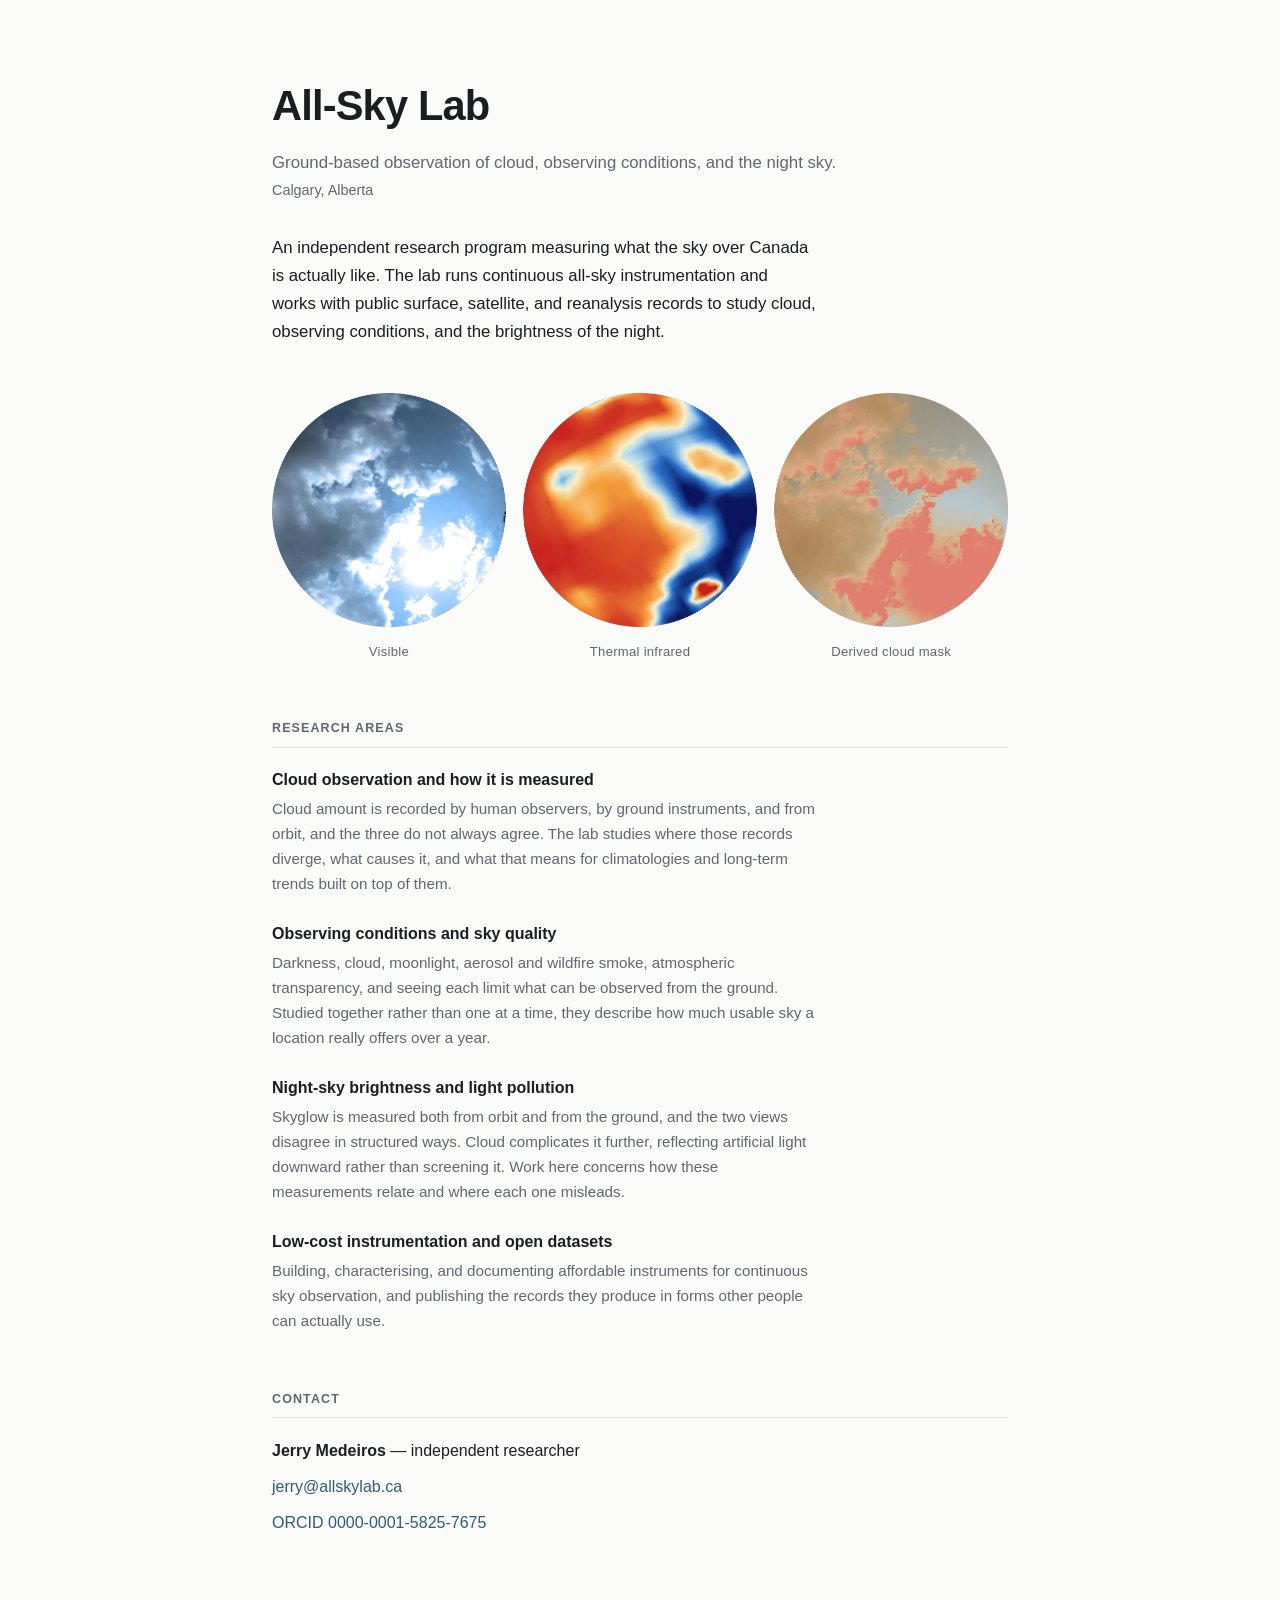
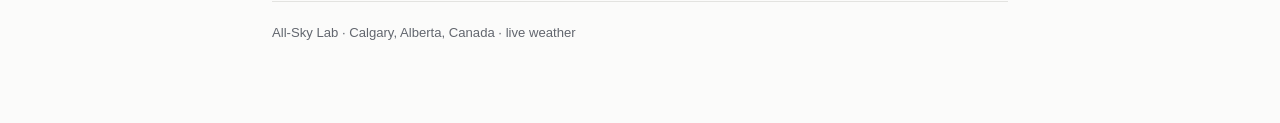
==== index.html @ 8885147e "All-Sky Lab site: one-page static site for allskylab.ca" ====
<!DOCTYPE html>
<html lang="en">
<head>
<meta charset="utf-8">
<meta name="viewport" content="width=device-width, initial-scale=1">
<title>All-Sky Lab — ground-based sky observation, Calgary</title>
<meta name="description" content="Independent research on cloud, observing conditions, and night-sky brightness, using ground-based all-sky instrumentation in Calgary, Alberta.">
<link rel="stylesheet" href="style.css">
</head>
<body>
<div class="wrap">

  <header>
    <h1>All-Sky Lab</h1>
    <p class="tagline">Ground-based observation of cloud, observing conditions, and the night sky.</p>
    <p class="place">Calgary, Alberta</p>

    <p class="lede">
      An independent research program measuring what the sky over Canada is actually
      like. The lab runs continuous all-sky instrumentation and works with public surface,
      satellite, and reanalysis records to study cloud, observing conditions, and the
      brightness of the night.
    </p>
  </header>

  <figure class="triptych">
    <picture>
      <source srcset="images/triptych.webp" type="image/webp">
      <img src="images/triptych.png"
           alt="One sky in three views: visible fisheye, thermal infrared, and the cloud mask derived from the pair.">
    </picture>
    <figcaption>
      <span>Visible</span>
      <span>Thermal infrared</span>
      <span>Derived cloud mask</span>
    </figcaption>
  </figure>

  <section>
    <h2>Research areas</h2>

    <div class="item">
      <h3>Cloud observation and how it is measured</h3>
      <p>
        Cloud amount is recorded by human observers, by ground instruments, and from
        orbit, and the three do not always agree. The lab studies where those records
        diverge, what causes it, and what that means for climatologies and long-term
        trends built on top of them.
      </p>
    </div>

    <div class="item">
      <h3>Observing conditions and sky quality</h3>
      <p>
        Darkness, cloud, moonlight, aerosol and wildfire smoke, atmospheric transparency,
        and seeing each limit what can be observed from the ground. Studied together
        rather than one at a time, they describe how much usable sky a location really
        offers over a year.
      </p>
    </div>

    <div class="item">
      <h3>Night-sky brightness and light pollution</h3>
      <p>
        Skyglow is measured both from orbit and from the ground, and the two views
        disagree in structured ways. Cloud complicates it further, reflecting artificial
        light downward rather than screening it. Work here concerns how these
        measurements relate and where each one misleads.
      </p>
    </div>

    <div class="item">
      <h3>Low-cost instrumentation and open datasets</h3>
      <p>
        Building, characterising, and documenting affordable instruments for continuous
        sky observation, and publishing the records they produce in forms other people
        can actually use.
      </p>
    </div>
  </section>

  <section>
    <h2>Contact</h2>
    <div class="contact">
      <p><strong>Jerry Medeiros</strong> &mdash; independent researcher</p>
      <p><a href="mailto:jerry@allskylab.ca">jerry@allskylab.ca</a></p>
      <p><a href="https://orcid.org/0000-0001-5825-7675">ORCID 0000-0001-5825-7675</a></p>
    </div>
  </section>

  <footer>
    All-Sky Lab &middot; Calgary, Alberta, Canada &middot;
    <a href="https://aprs.fi/weather/a/GW7426">live weather</a>
  </footer>

</div>
</body>
</html>
---- style.css ----
:root {
  --bg:      #fbfbfa;
  --ink:     #1b1d21;
  --muted:   #62666e;
  --rule:    #e3e3e0;
  --accent:  #2f5d78;
  --measure: 34rem;
}

@media (prefers-color-scheme: dark) {
  :root {
    --bg:     #121316;
    --ink:    #e8e8e6;
    --muted:  #9aa0a8;
    --rule:   #2b2e34;
    --accent: #8fb8d0;
  }
}

* { box-sizing: border-box; }

html { -webkit-text-size-adjust: 100%; }

body {
  margin: 0;
  padding: 0 1.5rem 5rem;
  background: var(--bg);
  color: var(--ink);
  font: 16px/1.65 -apple-system, BlinkMacSystemFont, "Segoe UI", Roboto,
        "Helvetica Neue", Arial, sans-serif;
  -webkit-font-smoothing: antialiased;
}

.wrap { max-width: 46rem; margin: 0 auto; }

a {
  color: var(--accent);
  text-decoration: none;
  border-bottom: 1px solid transparent;
}

a:hover { border-bottom-color: currentColor; }


/* masthead */

header { padding: 4.5rem 0 0; }

h1 {
  margin: 0;
  font-size: clamp(1.9rem, 5vw, 2.6rem);
  font-weight: 600;
  letter-spacing: -0.02em;
}

.tagline {
  margin: 0.5rem 0 0;
  color: var(--muted);
  font-size: 1.05rem;
}

.place {
  margin: 0.15rem 0 0;
  color: var(--muted);
  font-size: 0.9rem;
  font-variant-numeric: tabular-nums;
}

.lede {
  max-width: var(--measure);
  margin: 2rem 0 0;
  font-size: 1.05rem;
}


/* triptych */

.triptych { margin: 3rem 0 0; }

.triptych img {
  display: block;
  width: 100%;
  height: auto;
}

/* gap ratio matches the source image: 34px gutter on 1448px width */
.triptych figcaption {
  display: grid;
  grid-template-columns: repeat(3, 1fr);
  column-gap: 2.35%;
  margin-top: 0.85rem;
  text-align: center;
  color: var(--muted);
  font-size: 0.82rem;
  letter-spacing: 0.02em;
}

@media (max-width: 30rem) {
  .triptych figcaption { font-size: 0.7rem; }
}


/* sections */

section { margin-top: 3.5rem; }

h2 {
  margin: 0 0 1.25rem;
  padding-bottom: 0.5rem;
  border-bottom: 1px solid var(--rule);
  font-size: 0.78rem;
  font-weight: 600;
  letter-spacing: 0.09em;
  text-transform: uppercase;
  color: var(--muted);
}

.item {
  margin: 0 0 1.6rem;
  max-width: var(--measure);
}

.item:last-child { margin-bottom: 0; }

.item h3 {
  margin: 0 0 0.3rem;
  font-size: 1rem;
  font-weight: 600;
  line-height: 1.45;
}

.item p {
  margin: 0;
  color: var(--muted);
  font-size: 0.95rem;
}


/* contact */

.contact { max-width: var(--measure); }
.contact p { margin: 0 0 0.6rem; }
.contact p:last-child { margin-bottom: 0; }


/* footer */

footer {
  margin-top: 4rem;
  padding-top: 1.25rem;
  border-top: 1px solid var(--rule);
  color: var(--muted);
  font-size: 0.82rem;
}

footer a { color: inherit; }
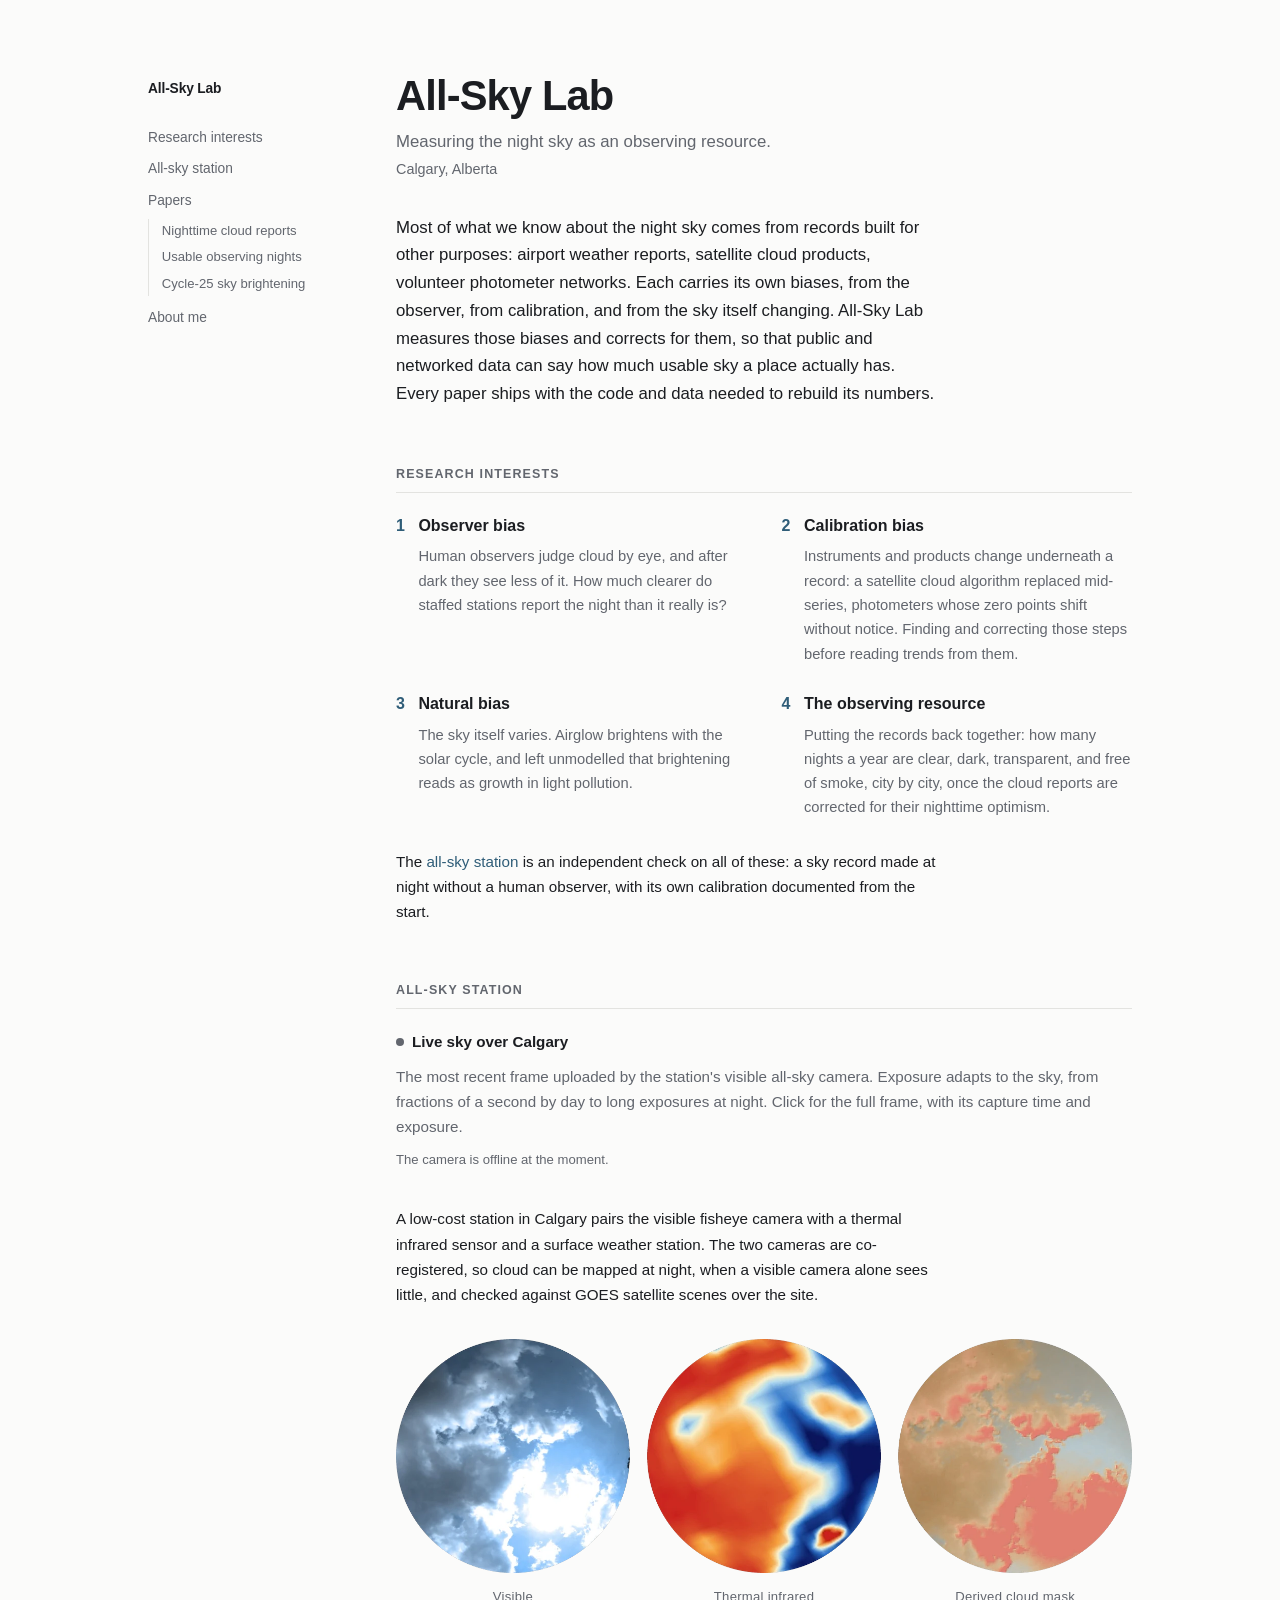
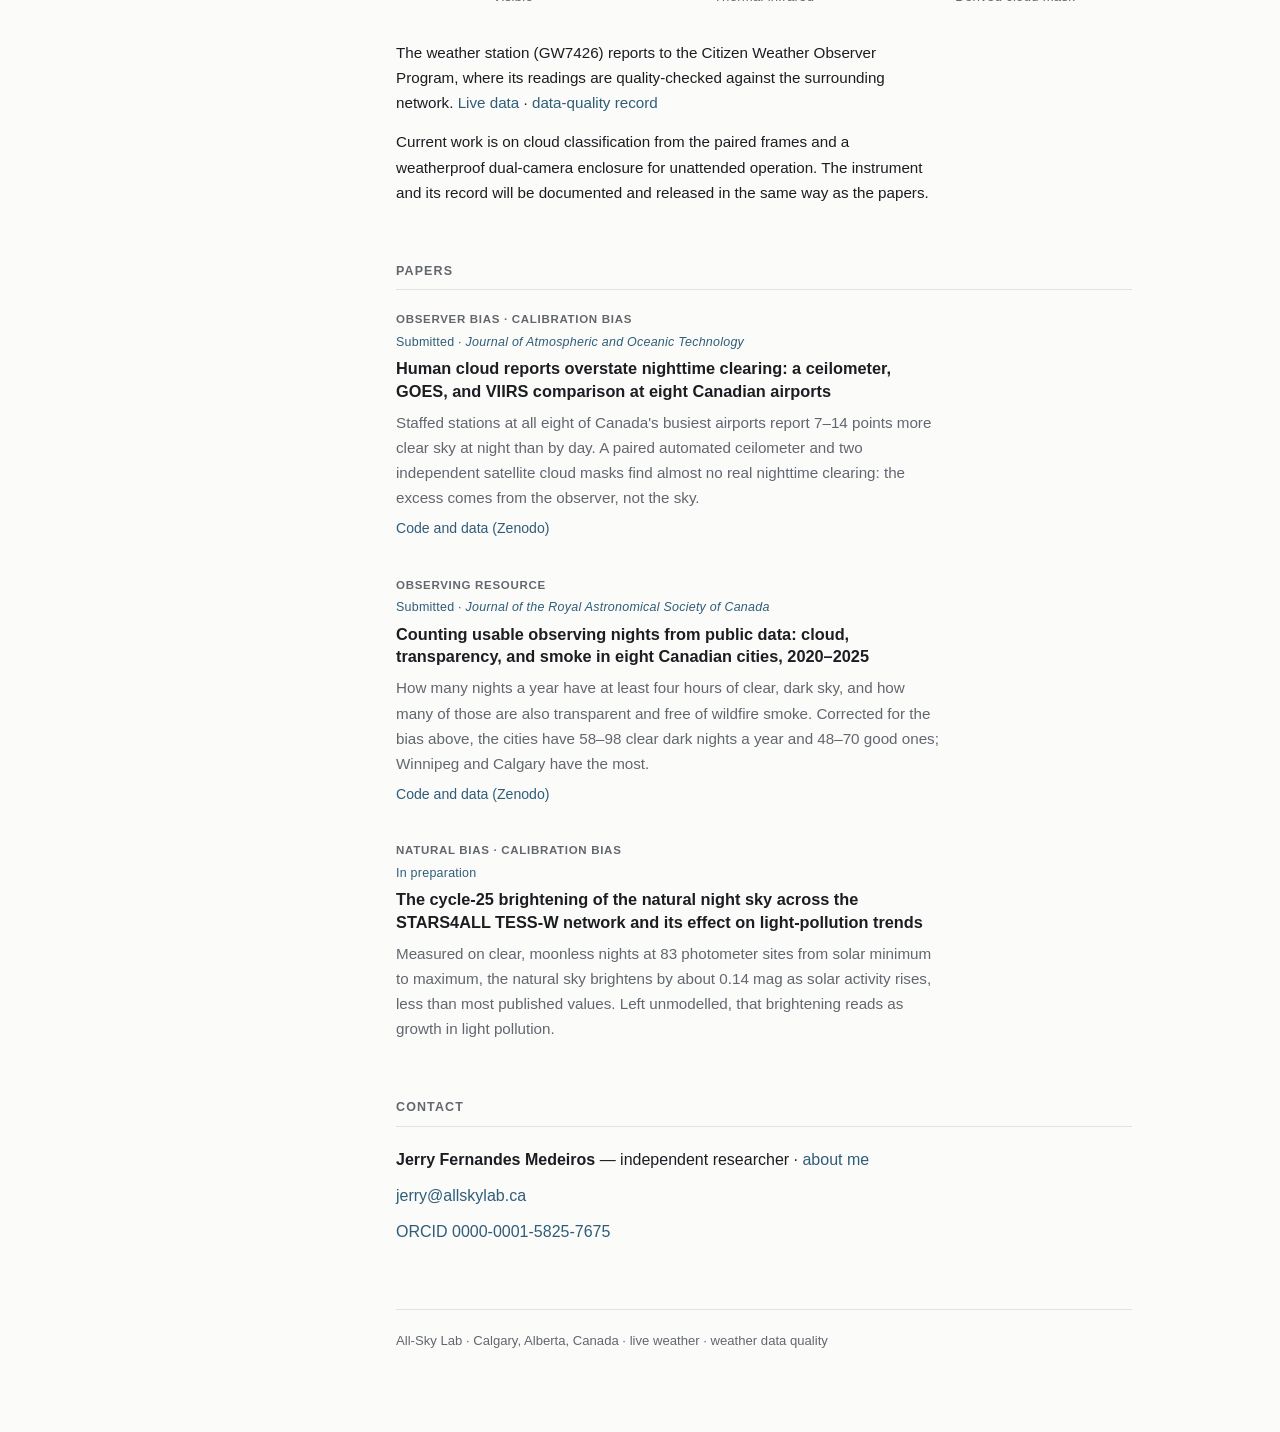
==== commit 9c481366: "adding extra info" ====
--- a/index.html
+++ b/index.html
@@ -4,85 +4,185 @@
 <meta charset="utf-8">
 <meta name="viewport" content="width=device-width, initial-scale=1">
 <title>All-Sky Lab — ground-based sky observation, Calgary</title>
-<meta name="description" content="Independent research on cloud, observing conditions, and night-sky brightness, using ground-based all-sky instrumentation in Calgary, Alberta.">
+<meta name="description" content="Independent research on cloud, observing conditions, and night-sky brightness, using public records and ground-based all-sky instrumentation in Calgary, Alberta.">
+<meta property="og:title" content="All-Sky Lab">
+<meta property="og:description" content="Independent research on cloud, observing conditions, and night-sky brightness. Calgary, Alberta.">
+<meta property="og:image" content="https://allskylab.ca/images/triptych.png">
+<meta property="og:url" content="https://allskylab.ca/">
 <link rel="stylesheet" href="style.css">
 </head>
-<body>
-<div class="wrap">
+<body id="top">
+<div class="layout">
+
+<nav class="side" aria-label="Site">
+  <a class="brand" href="#top">All-Sky Lab</a>
+  <ul>
+    <li><a href="#research">Research interests</a></li>
+    <li><a href="#station">All-sky station</a></li>
+    <li><a href="#papers">Papers</a>
+      <ul class="sub">
+        <li><a href="#cloud-reports">Nighttime cloud reports</a></li>
+        <li><a href="#observing-nights">Usable observing nights</a></li>
+        <li><a href="#sky-brightening">Cycle-25 sky brightening</a></li>
+      </ul>
+    </li>
+    <li><a href="about.html">About me</a></li>
+  </ul>
+</nav>
+
+<main class="wrap">
 
   <header>
     <h1>All-Sky Lab</h1>
-    <p class="tagline">Ground-based observation of cloud, observing conditions, and the night sky.</p>
+    <p class="tagline">Measuring the night sky as an observing resource.</p>
     <p class="place">Calgary, Alberta</p>
 
     <p class="lede">
-      An independent research program measuring what the sky over Canada is actually
-      like. The lab runs continuous all-sky instrumentation and works with public surface,
-      satellite, and reanalysis records to study cloud, observing conditions, and the
-      brightness of the night.
+      Most of what we know about the night sky comes from records built for other
+      purposes: airport weather reports, satellite cloud products, volunteer photometer
+      networks. Each carries its own biases, from the observer, from calibration, and
+      from the sky itself changing. All-Sky Lab measures those biases and corrects for
+      them, so that public and networked data can say how much usable sky a place
+      actually has. Every paper ships with the code and data needed to rebuild its numbers.
+    </p>  </header>
+
+  <section id="research">
+    <h2>Research interests</h2>
+    <ol class="program">
+      <li>
+        <h3>Observer bias</h3>
+        <p>Human observers judge cloud by eye, and after dark they see less of it. How much
+        clearer do staffed stations report the night than it really is?</p>
+      </li>
+      <li>
+        <h3>Calibration bias</h3>
+        <p>Instruments and products change underneath a record: a satellite cloud algorithm
+        replaced mid-series, photometers whose zero points shift without notice. Finding
+        and correcting those steps before reading trends from them.</p>
+      </li>
+      <li>
+        <h3>Natural bias</h3>
+        <p>The sky itself varies. Airglow brightens with the solar cycle, and left unmodelled
+        that brightening reads as growth in light pollution.</p>
+      </li>
+      <li>
+        <h3>The observing resource</h3>
+        <p>Putting the records back together: how many nights a year are clear, dark,
+        transparent, and free of smoke, city by city, once the cloud reports are
+        corrected for their nighttime optimism.</p>
+      </li>
+    </ol>
+    <p class="program-note">
+      The <a href="#station">all-sky station</a> is an independent check on all of
+      these: a sky record made at night without a human observer, with its own
+      calibration documented from the start.
     </p>
-  </header>
-
-  <figure class="triptych">
-    <picture>
-      <source srcset="images/triptych.webp" type="image/webp">
-      <img src="images/triptych.png"
-           alt="One sky in three views: visible fisheye, thermal infrared, and the cloud mask derived from the pair.">
-    </picture>
-    <figcaption>
-      <span>Visible</span>
-      <span>Thermal infrared</span>
-      <span>Derived cloud mask</span>
-    </figcaption>
-  </figure>
-
-  <section>
-    <h2>Research areas</h2>
-
-    <div class="item">
-      <h3>Cloud observation and how it is measured</h3>
-      <p>
-        Cloud amount is recorded by human observers, by ground instruments, and from
-        orbit, and the three do not always agree. The lab studies where those records
-        diverge, what causes it, and what that means for climatologies and long-term
-        trends built on top of them.
-      </p>
-    </div>
-
-    <div class="item">
-      <h3>Observing conditions and sky quality</h3>
-      <p>
-        Darkness, cloud, moonlight, aerosol and wildfire smoke, atmospheric transparency,
-        and seeing each limit what can be observed from the ground. Studied together
-        rather than one at a time, they describe how much usable sky a location really
-        offers over a year.
-      </p>
-    </div>
-
-    <div class="item">
-      <h3>Night-sky brightness and light pollution</h3>
-      <p>
-        Skyglow is measured both from orbit and from the ground, and the two views
-        disagree in structured ways. Cloud complicates it further, reflecting artificial
-        light downward rather than screening it. Work here concerns how these
-        measurements relate and where each one misleads.
-      </p>
-    </div>
-
-    <div class="item">
-      <h3>Low-cost instrumentation and open datasets</h3>
-      <p>
-        Building, characterising, and documenting affordable instruments for continuous
-        sky observation, and publishing the records they produce in forms other people
-        can actually use.
-      </p>
-    </div>
+  </section>
+
+  <section id="station">
+    <h2>All-sky station</h2>
+
+    <div class="live">
+      <a class="live-frame" href="https://allsky-map.com/api/cameras/a834e649f66f37e6/image">
+        <img id="live-sky" src="https://allsky-map.com/api/cameras/a834e649f66f37e6/image"
+             width="3552" height="3552" loading="lazy"
+             alt="Latest frame from the All-Sky Lab visible all-sky camera in Calgary.">
+      </a>
+      <div class="live-text">
+        <p class="live-label"><span class="dot" aria-hidden="true"></span>Live sky over Calgary</p>
+        <p>
+          The most recent frame uploaded by the station's visible all-sky camera.
+          Exposure adapts to the sky, from fractions of a second by day to long
+          exposures at night. Click for the full frame, with its capture time and
+          exposure.
+        </p>
+        <p class="live-meta" id="live-meta">New frames appear here automatically while this page is open.</p>
+      </div>
+    </div>
+
+    <div class="prose">
+      <p>
+        A low-cost station in Calgary pairs the visible fisheye camera with a thermal
+        infrared sensor and a surface weather station. The two cameras are co-registered,
+        so cloud can be mapped at night, when a visible camera alone sees little, and
+        checked against GOES satellite scenes over the site.
+      </p>
+    </div>
+
+    <figure class="triptych">
+      <picture>
+        <source srcset="images/triptych.webp" type="image/webp">
+        <img src="images/triptych.png"
+             alt="One sky in three views: visible fisheye, thermal infrared, and the cloud mask derived from the pair.">
+      </picture>
+      <figcaption>
+        <span>Visible</span>
+        <span>Thermal infrared</span>
+        <span>Derived cloud mask</span>
+      </figcaption>
+    </figure>
+
+    <div class="prose">
+      <p>
+        The weather station (GW7426) reports to the Citizen Weather Observer Program,
+        where its readings are quality-checked against the surrounding network.
+        <a href="https://aprs.fi/weather/a/GW7426">Live data</a> &middot;
+        <a href="https://weather.gladstonefamily.net/site/G7426">data-quality record</a>
+      </p>
+      <p>
+        Current work is on cloud classification from the paired frames and a
+        weatherproof dual-camera enclosure for unattended operation. The instrument
+        and its record will be documented and released in the same way as the papers.
+      </p>
+    </div>
+  </section>
+
+  <section id="papers">
+    <h2>Papers</h2>
+
+    <article class="paper" id="cloud-reports">
+      <p class="tags">Observer bias &middot; Calibration bias</p>
+      <p class="status">Submitted &middot; <i>Journal of Atmospheric and Oceanic Technology</i></p>
+      <h3>Human cloud reports overstate nighttime clearing: a ceilometer, GOES, and VIIRS comparison at eight Canadian airports</h3>
+      <p>
+        Staffed stations at all eight of Canada's busiest airports report 7–14 points
+        more clear sky at night than by day. A paired automated ceilometer and two
+        independent satellite cloud masks find almost no real nighttime clearing: the
+        excess comes from the observer, not the sky.
+      </p>
+      <p class="links"><a href="https://doi.org/10.5281/zenodo.21698181">Code and data (Zenodo)</a></p>
+    </article>
+
+    <article class="paper" id="observing-nights">
+      <p class="tags">Observing resource</p>
+      <p class="status">Submitted &middot; <i>Journal of the Royal Astronomical Society of Canada</i></p>
+      <h3>Counting usable observing nights from public data: cloud, transparency, and smoke in eight Canadian cities, 2020–2025</h3>
+      <p>
+        How many nights a year have at least four hours of clear, dark sky, and how many
+        of those are also transparent and free of wildfire smoke. Corrected for the bias
+        above, the cities have 58–98 clear dark nights a year and 48–70 good ones;
+        Winnipeg and Calgary have the most.
+      </p>
+      <p class="links"><a href="https://doi.org/10.5281/zenodo.23404141">Code and data (Zenodo)</a></p>
+    </article>
+
+    <article class="paper" id="sky-brightening">
+      <p class="tags">Natural bias &middot; Calibration bias</p>
+      <p class="status">In preparation</p>
+      <h3>The cycle-25 brightening of the natural night sky across the STARS4ALL TESS-W network and its effect on light-pollution trends</h3>
+      <p>
+        Measured on clear, moonless nights at 83 photometer sites from solar minimum to
+        maximum, the natural sky brightens by about 0.14 mag as solar activity rises,
+        less than most published values. Left unmodelled, that brightening reads as
+        growth in light pollution.
+      </p>
+    </article>
   </section>
 
   <section>
     <h2>Contact</h2>
     <div class="contact">
-      <p><strong>Jerry Medeiros</strong> &mdash; independent researcher</p>
+      <p><strong>Jerry Fernandes Medeiros</strong> &mdash; independent researcher &middot; <a href="about.html">about me</a></p>
       <p><a href="mailto:jerry@allskylab.ca">jerry@allskylab.ca</a></p>
       <p><a href="https://orcid.org/0000-0001-5825-7675">ORCID 0000-0001-5825-7675</a></p>
     </div>
@@ -90,9 +190,13 @@
 
   <footer>
     All-Sky Lab &middot; Calgary, Alberta, Canada &middot;
-    <a href="https://aprs.fi/weather/a/GW7426">live weather</a>
+    <a href="https://aprs.fi/weather/a/GW7426">live weather</a> &middot;
+    <a href="https://weather.gladstonefamily.net/site/G7426">weather data quality</a>
   </footer>
 
+</main>
 </div>
+<script src="nav.js"></script>
+<script src="live.js"></script>
 </body>
 </html>
--- a/style.css
+++ b/style.css
@@ -31,7 +31,77 @@
   -webkit-font-smoothing: antialiased;
 }
 
-.wrap { max-width: 46rem; margin: 0 auto; }
+
+.layout {
+  display: grid;
+  grid-template-columns: 12rem minmax(0, 46rem);
+  column-gap: 3.5rem;
+  justify-content: center;
+}
+
+.wrap { min-width: 0; }
+
+[id] { scroll-margin-top: 2rem; }
+
+
+/* sidebar */
+
+.side {
+  position: sticky;
+  top: 0;
+  align-self: start;
+  max-height: 100vh;
+  overflow-y: auto;
+  padding: 4.9rem 0 2rem;
+  font-size: 0.86rem;
+}
+
+.side .brand {
+  display: block;
+  margin-bottom: 1.4rem;
+  color: var(--ink);
+  font-weight: 600;
+  letter-spacing: -0.01em;
+}
+
+.side ul { margin: 0; padding: 0; list-style: none; }
+.side li { margin: 0 0 0.15rem; }
+
+.side li a { display: block; padding: 0.2rem 0; }
+.side a { color: var(--muted); border-bottom: 0; }
+.side a:hover,
+.side a.active,
+.side a[aria-current="page"] { color: var(--ink); }
+
+.side .sub {
+  margin: 0.2rem 0 0.5rem;
+  padding-left: 0.8rem;
+  border-left: 1px solid var(--rule);
+  font-size: 0.82rem;
+  line-height: 1.4;
+}
+
+.side .sub li { margin-bottom: 0.1rem; }
+.side .sub a.active { color: var(--accent); }
+
+@media (max-width: 56rem) {
+  .layout { display: block; max-width: 46rem; margin: 0 auto; }
+
+  .side {
+    position: static;
+    max-height: none;
+    padding: 1.25rem 0 0.9rem;
+    border-bottom: 1px solid var(--rule);
+  }
+
+  .side .brand { display: inline; margin: 0 1.1rem 0 0; }
+  .side > ul, .side > ul > li { display: inline; }
+  .side > ul > li { margin: 0 0.9rem 0 0; }
+  .side li a { display: inline; padding: 0.4rem 0; }
+  .side .sub { display: none; }
+
+  header { padding-top: 2.5rem; }
+}
 
 a {
   color: var(--accent);
@@ -50,6 +120,7 @@
   margin: 0;
   font-size: clamp(1.9rem, 5vw, 2.6rem);
   font-weight: 600;
+  line-height: 1.15;
   letter-spacing: -0.02em;
 }
 
@@ -75,7 +146,7 @@
 
 /* triptych */
 
-.triptych { margin: 3rem 0 0; }
+.triptych { margin: 0.5rem 0 0; }
 
 .triptych img {
   display: block;
@@ -115,25 +186,216 @@
   color: var(--muted);
 }
 
-.item {
-  margin: 0 0 1.6rem;
-  max-width: var(--measure);
-}
-
-.item:last-child { margin-bottom: 0; }
-
-.item h3 {
+
+/* research interests */
+
+.program {
+  margin: 0;
+  padding: 0;
+  list-style: none;
+  counter-reset: prog;
+  display: grid;
+  grid-template-columns: repeat(2, minmax(0, 1fr));
+  gap: 1.6rem 2.2rem;
+}
+
+.program li { counter-increment: prog; }
+
+.program h3 {
   margin: 0 0 0.3rem;
   font-size: 1rem;
   font-weight: 600;
-  line-height: 1.45;
-}
-
-.item p {
+}
+
+.program h3::before {
+  content: counter(prog);
+  display: inline-block;
+  width: 1.4rem;
+  color: var(--accent);
+  font-variant-numeric: tabular-nums;
+}
+
+.program p {
   margin: 0;
-  color: var(--muted);
+  padding-left: 1.4rem;
+  color: var(--muted);
+  font-size: 0.92rem;
+}
+
+.program-note {
+  max-width: var(--measure);
+  margin: 1.8rem 0 0;
   font-size: 0.95rem;
 }
+
+@media (max-width: 40rem) {
+  .program { grid-template-columns: 1fr; }
+}
+
+
+/* papers */
+
+.paper {
+  margin: 0 0 2.2rem;
+  max-width: var(--measure);
+}
+
+.paper:last-child { margin-bottom: 0; }
+
+.paper .tags {
+  margin: 0 0 0.15rem;
+  color: var(--muted);
+  font-size: 0.72rem;
+  font-weight: 600;
+  letter-spacing: 0.06em;
+  text-transform: uppercase;
+}
+
+.paper .status {
+  margin: 0 0 0.3rem;
+  color: var(--accent);
+  font-size: 0.78rem;
+  letter-spacing: 0.02em;
+}
+
+.paper h3 {
+  margin: 0 0 0.45rem;
+  font-size: 1.02rem;
+  font-weight: 600;
+  line-height: 1.4;
+}
+
+.paper p { margin: 0; }
+
+.paper p:not(.status):not(.links):not(.tags) {
+  color: var(--muted);
+  font-size: 0.95rem;
+}
+
+.paper .links {
+  margin-top: 0.45rem;
+  font-size: 0.88rem;
+}
+
+
+/* station */
+
+.live {
+  display: grid;
+  grid-template-columns: minmax(0, 17rem) minmax(0, 1fr);
+  gap: 1.75rem;
+  align-items: center;
+  margin-bottom: 2.25rem;
+}
+
+.live-frame {
+  display: block;
+  border-bottom: 0;
+  border-radius: 50%;
+  overflow: hidden;
+  background: #000;
+}
+
+/* the sky disc fills ~83% of the camera frame and sits 4.2% left of centre;
+   crop in to it (re-measure if the camera is re-aimed) */
+.live-frame img {
+  display: block;
+  width: 100%;
+  height: auto;
+  transform: scale(1.2) translate(4.2%, 0);
+}
+
+.live-text p { margin: 0 0 0.6rem; font-size: 0.95rem; color: var(--muted); }
+.live-text p:last-child { margin-bottom: 0; }
+
+.live-label {
+  color: var(--ink) !important;
+  font-weight: 600;
+}
+
+.live .dot {
+  display: inline-block;
+  width: 0.5rem;
+  height: 0.5rem;
+  margin-right: 0.5rem;
+  border-radius: 50%;
+  background: #3fb950;
+  vertical-align: 0.08em;
+  animation: pulse 2.4s ease-in-out infinite;
+}
+
+.live.offline .dot { background: var(--muted); animation: none; }
+.live.offline .live-frame { display: none; }
+.live.offline { grid-template-columns: 1fr; }
+
+.live-meta { font-size: 0.82rem !important; }
+
+@keyframes pulse { 50% { opacity: 0.35; } }
+
+@media (prefers-reduced-motion: reduce) {
+  .live .dot { animation: none; }
+}
+
+@media (max-width: 34rem) {
+  .live { grid-template-columns: 1fr; }
+  .live-frame { max-width: 20rem; margin: 0 auto; }
+}
+
+.triptych + .prose { margin-top: 2rem; }
+
+.prose { max-width: var(--measure); margin-bottom: 2rem; }
+.prose:last-child { margin-bottom: 0; }
+.prose p { margin: 0 0 0.9rem; font-size: 0.95rem; }
+.prose p:last-child { margin-bottom: 0; }
+
+
+/* about */
+
+.astro { margin: 2rem 0 2.25rem; }
+
+.astro img {
+  display: block;
+  width: 100%;
+  height: auto;
+  border-radius: 4px;
+}
+
+.astro figcaption {
+  max-width: var(--measure);
+  margin-top: 0.7rem;
+  color: var(--muted);
+  font-size: 0.85rem;
+}
+
+.astro + .about { margin-top: 0; }
+
+.about { margin-top: 2rem; }
+.about p { font-size: 1rem; }
+
+.pubs {
+  margin: 0;
+  padding: 0;
+  list-style: none;
+  max-width: var(--measure);
+}
+
+.pubs li {
+  margin: 0 0 0.8rem;
+  padding-left: 3rem;
+  text-indent: -3rem;
+  color: var(--muted);
+  font-size: 0.92rem;
+}
+
+.pubs .yr {
+  display: inline-block;
+  width: 3rem;
+  text-indent: 0;
+  color: var(--ink);
+  font-variant-numeric: tabular-nums;
+}
+
+.more { margin: 1rem 0 0; font-size: 0.88rem; }
 
 
 /* contact */
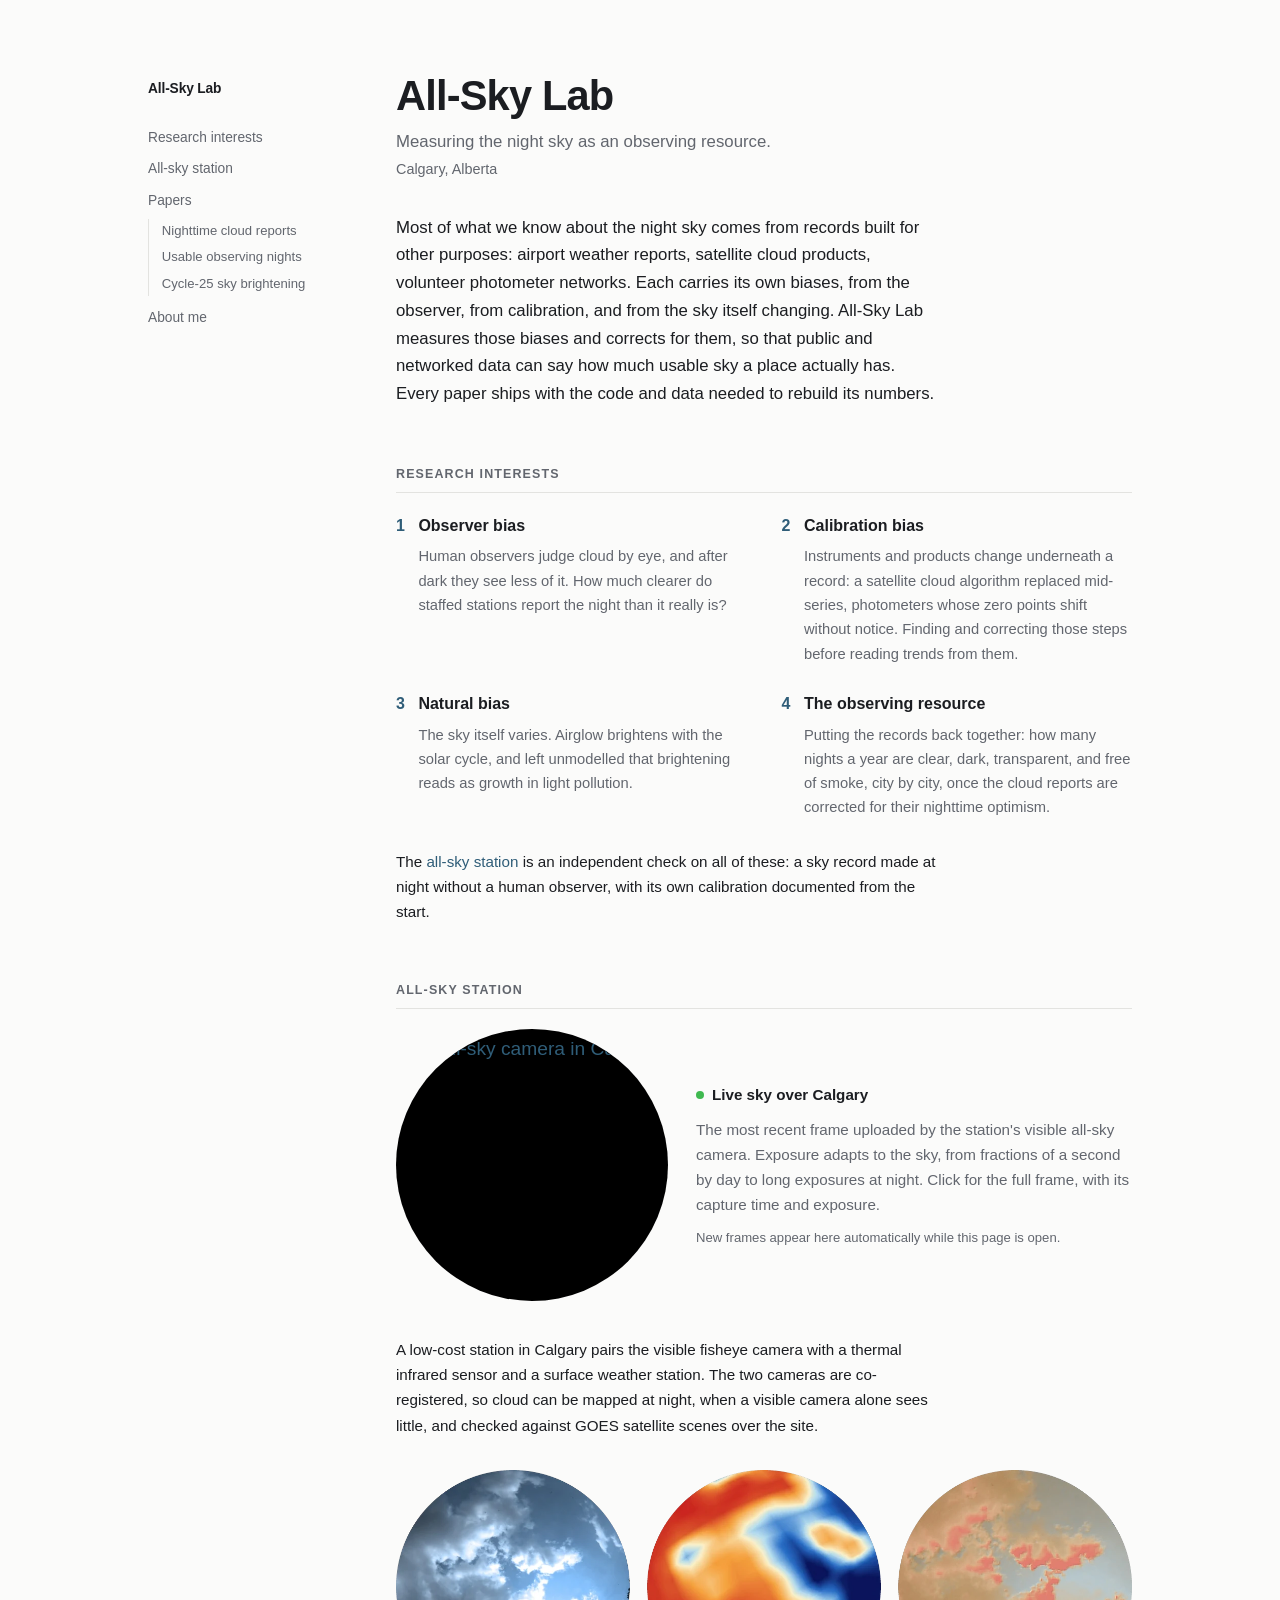
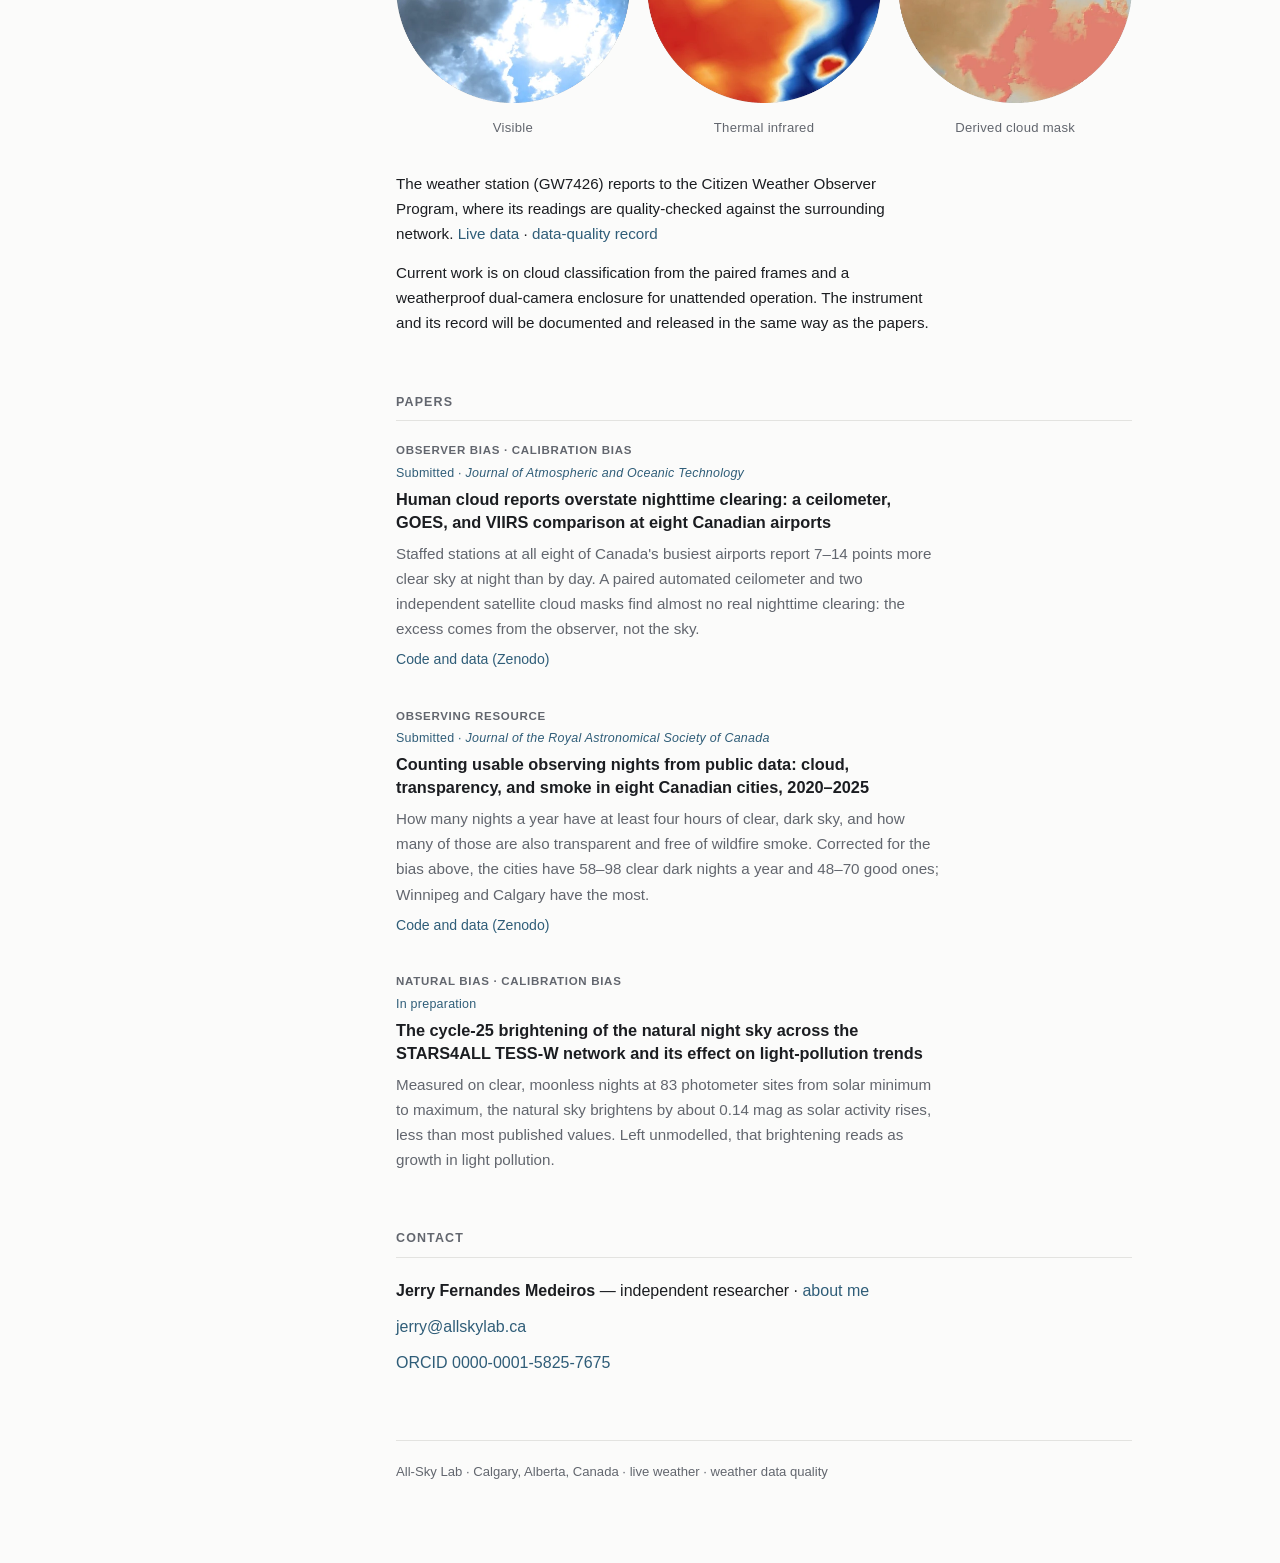
==== commit 66ccce6f: "adding analytics" ====
--- a/index.html
+++ b/index.html
@@ -198,5 +198,7 @@
 </div>
 <script src="nav.js"></script>
 <script src="live.js"></script>
+<script data-goatcounter="https://allskylab.goatcounter.com/count"
+        async src="//gc.zgo.at/count.js"></script>
 </body>
 </html>
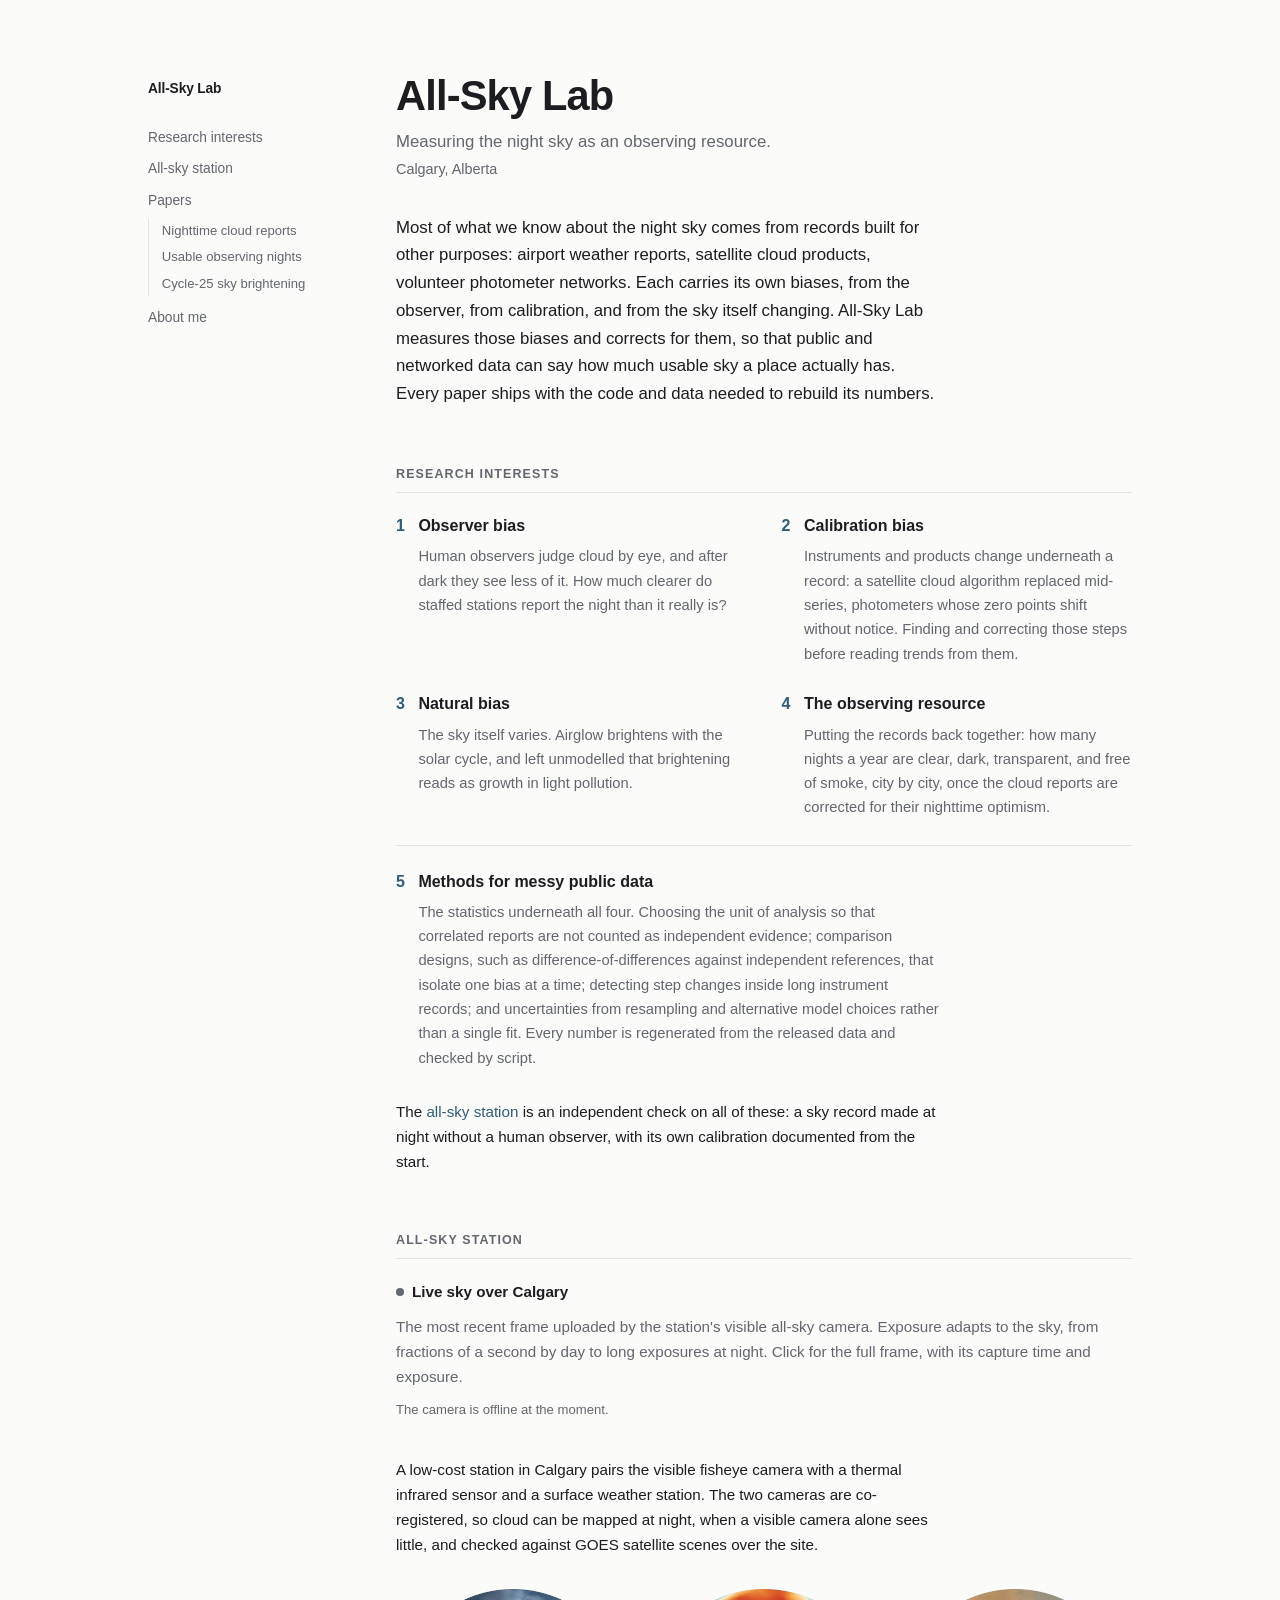
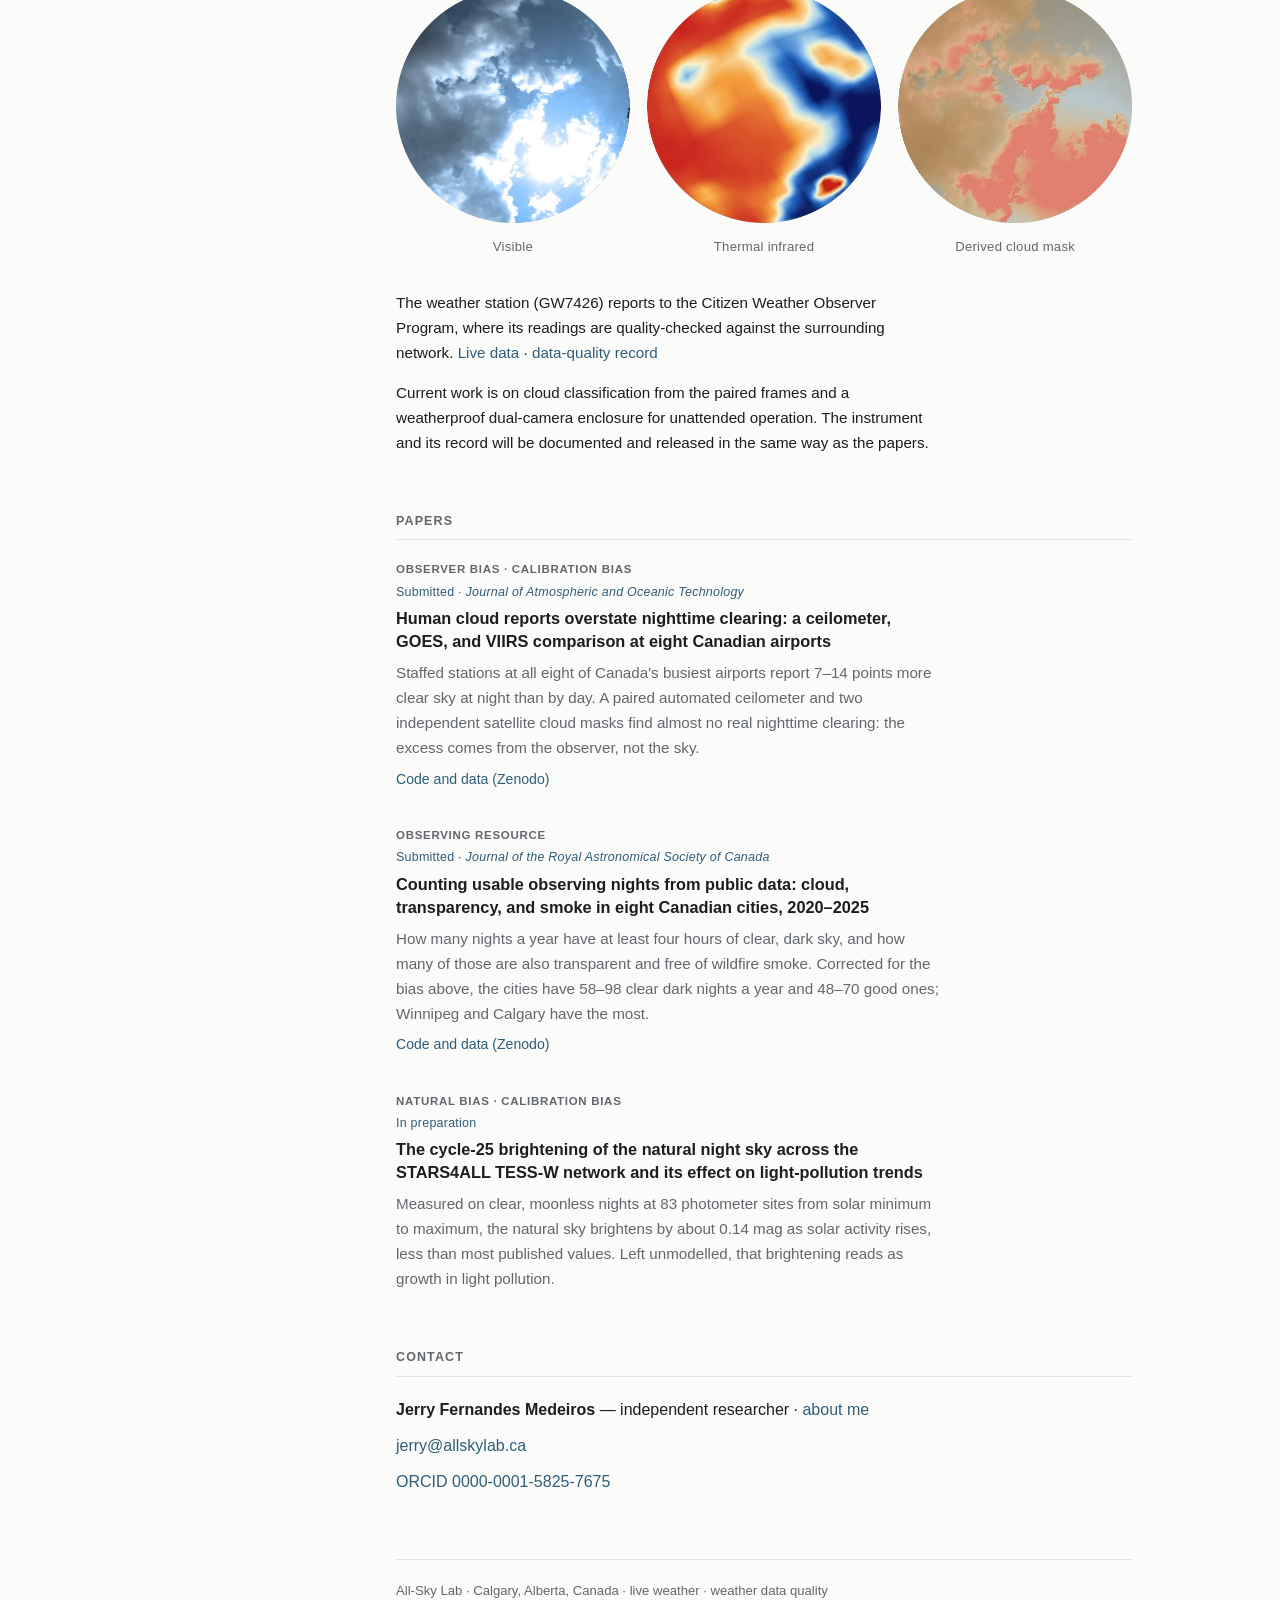
==== commit 909e62db: "text fixes" ====
--- a/index.html
+++ b/index.html
@@ -70,6 +70,15 @@
         <p>Putting the records back together: how many nights a year are clear, dark,
         transparent, and free of smoke, city by city, once the cloud reports are
         corrected for their nighttime optimism.</p>
+      </li>
+      <li class="span">
+        <h3>Methods for messy public data</h3>
+        <p>The statistics underneath all four. Choosing the unit of analysis so that
+        correlated reports are not counted as independent evidence; comparison designs,
+        such as difference-of-differences against independent references, that isolate
+        one bias at a time; detecting step changes inside long instrument records; and
+        uncertainties from resampling and alternative model choices rather than a single
+        fit. Every number is regenerated from the released data and checked by script.</p>
       </li>
     </ol>
     <p class="program-note">
--- a/style.css
+++ b/style.css
@@ -200,6 +200,14 @@
 }
 
 .program li { counter-increment: prog; }
+
+.program li.span {
+  grid-column: 1 / -1;
+  padding-top: 1.4rem;
+  border-top: 1px solid var(--rule);
+}
+
+.program li.span p { max-width: var(--measure); }
 
 .program h3 {
   margin: 0 0 0.3rem;
